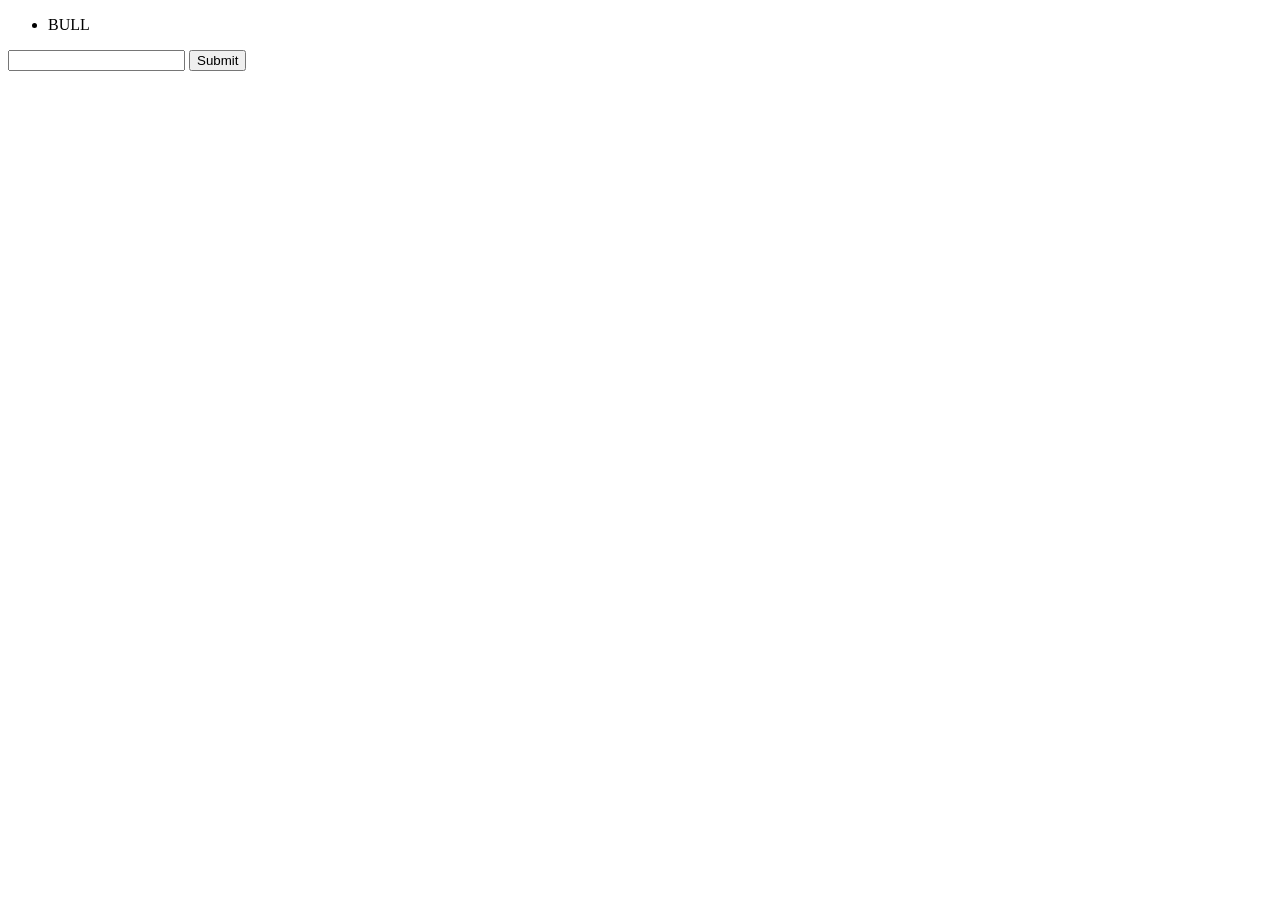
==== Cockle/index.html @ e1cd6e7f "Added Cockle game files Early build files" ====
<!DOCTYPE html>
<html lang="en">
  <head>
    <meta charset="UTF-8" />
    <meta name="viewport" content="width=device-width, initial-scale=1.0" />
    <title>Cockle</title>
    <link href="/style.css" rel="stylesheet" type="text/css" media="all">
  </head>

  <body>

    <ul id="gameField">

    </ul>

    <form id="inputForm">
        <input type="text" id="input">
        <input type="submit" id="submitButton" value="Submit">
    </form>

    

    <span id="info"></span>


    <script src="game.js"></script>
  </body>
</html>
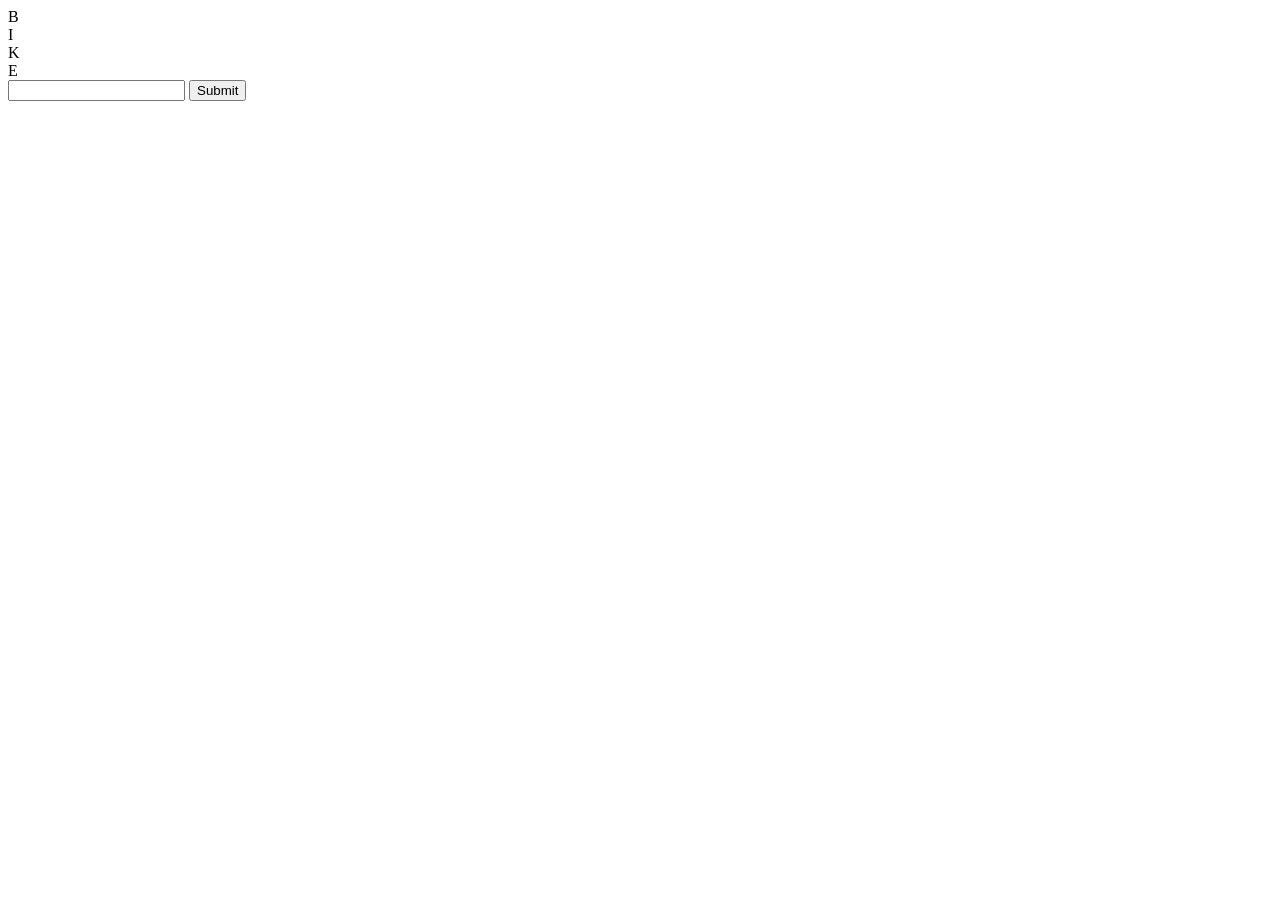
==== commit 6aedf576: "Game update" ====
--- a/Cockle/index.html
+++ b/Cockle/index.html
@@ -9,11 +9,12 @@
 
   <body>
 
-    <ul id="gameField">
+    <div id="gameField" class="gamearea">
 
-    </ul>
+    </div>
 
-    <form id="inputForm">
+
+    <form id="inputForm" autocomplete="off">
         <input type="text" id="input">
         <input type="submit" id="submitButton" value="Submit">
     </form>
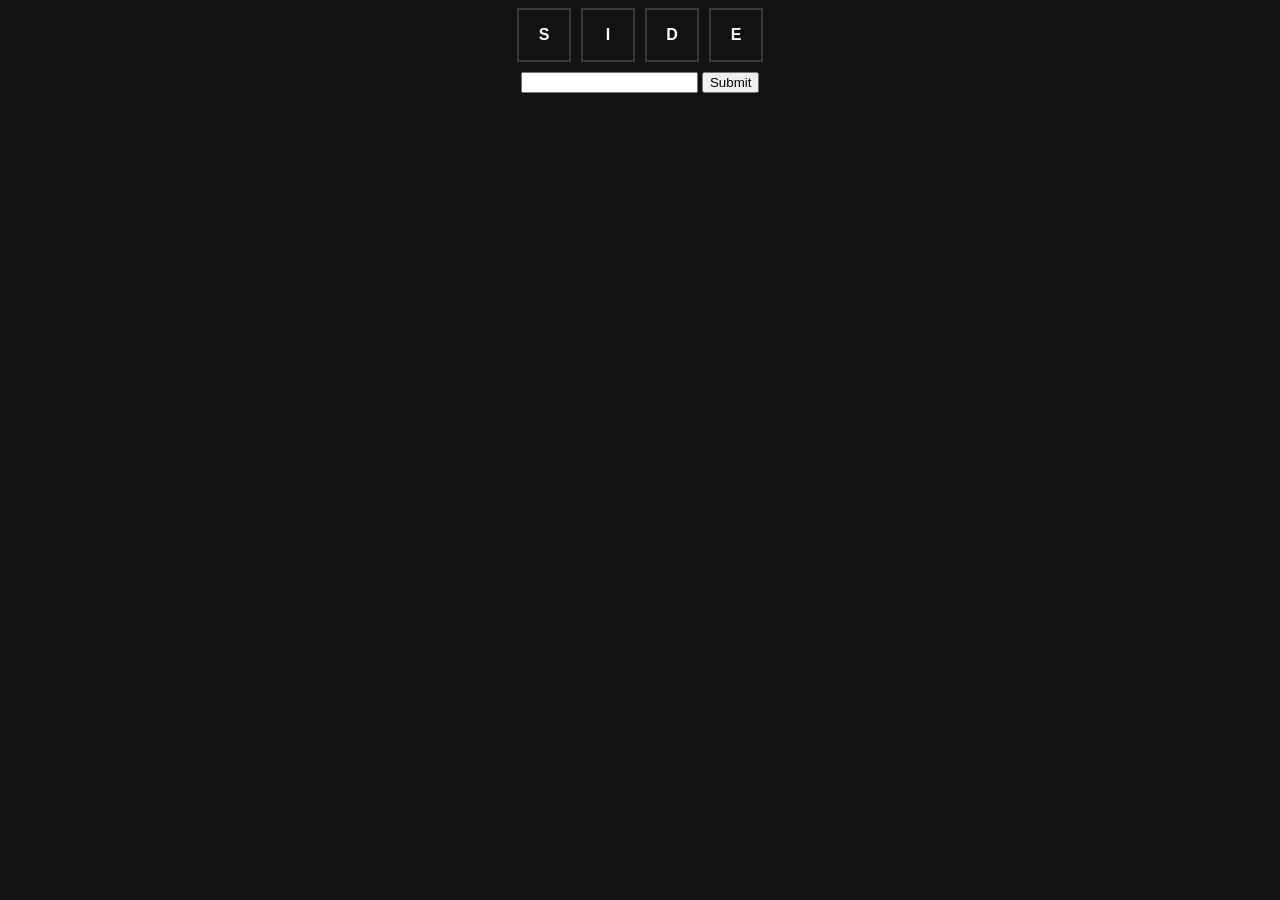
==== commit 5e60abbd: "CSS link fix" ====
--- a/Cockle/index.html
+++ b/Cockle/index.html
@@ -4,7 +4,7 @@
     <meta charset="UTF-8" />
     <meta name="viewport" content="width=device-width, initial-scale=1.0" />
     <title>Cockle</title>
-    <link href="/style.css" rel="stylesheet" type="text/css" media="all">
+    <link href="style.css" rel="stylesheet" type="text/css" media="all">
   </head>
 
   <body>
--- a/Cockle/style.css
+++ b/Cockle/style.css
@@ -0,0 +1,53 @@
+body{
+    display:flex;
+    align-items: center;
+    flex-direction: column;
+    gap:10px;
+
+    background-color: #121213;
+    color:white;
+
+    font-family: Verdana, Geneva, Tahoma, sans-serif;
+    font-weight: 900;
+}
+
+
+.gamearea {
+    display:flex;
+    flex-direction: column;
+    gap:10px;
+}
+
+.wordcontainer{
+    display:flex;
+
+    gap:10px;
+}
+
+.box{
+    border:2px solid;
+    border-color: #3A3A3C;
+    height:50px;
+    width:50px;
+
+    display: flex;
+    
+
+    justify-content: center;
+    align-items: center;
+}
+
+.boxCorrect{
+    border:2px solid;
+    border-color: #3A3A3C;
+    height:50px;
+    width:50px;
+
+    display: flex;
+    
+
+    justify-content: center;
+    align-items: center;
+
+    background-color: #538D4E;
+}
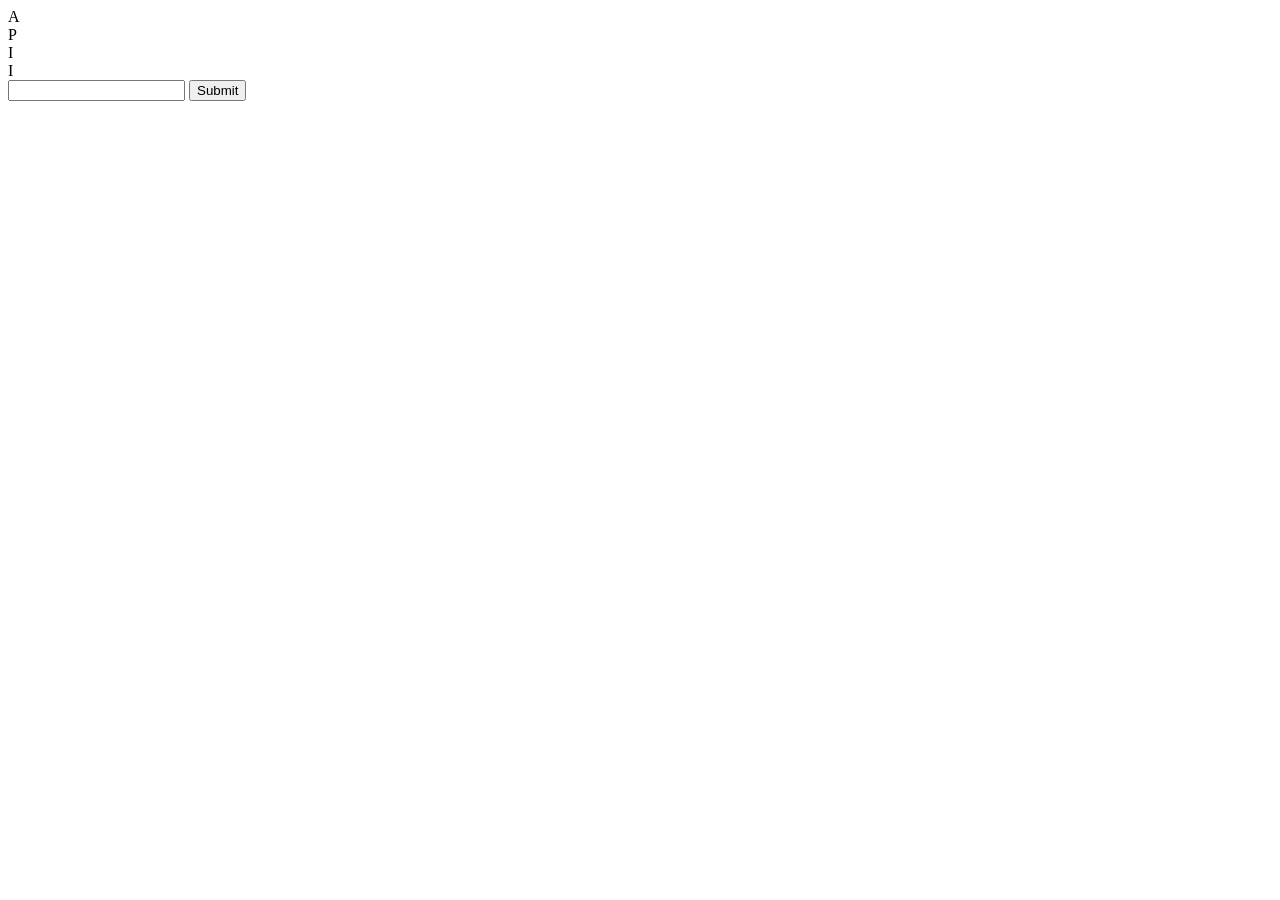
==== commit 0ea3a9da: "Updated prototype" ====
--- a/Cockle/index.html
+++ b/Cockle/index.html
@@ -4,7 +4,7 @@
     <meta charset="UTF-8" />
     <meta name="viewport" content="width=device-width, initial-scale=1.0" />
     <title>Cockle</title>
-    <link href="style.css" rel="stylesheet" type="text/css" media="all">
+    <link href="/style.css" rel="stylesheet" type="text/css" media="all">
   </head>
 
   <body>
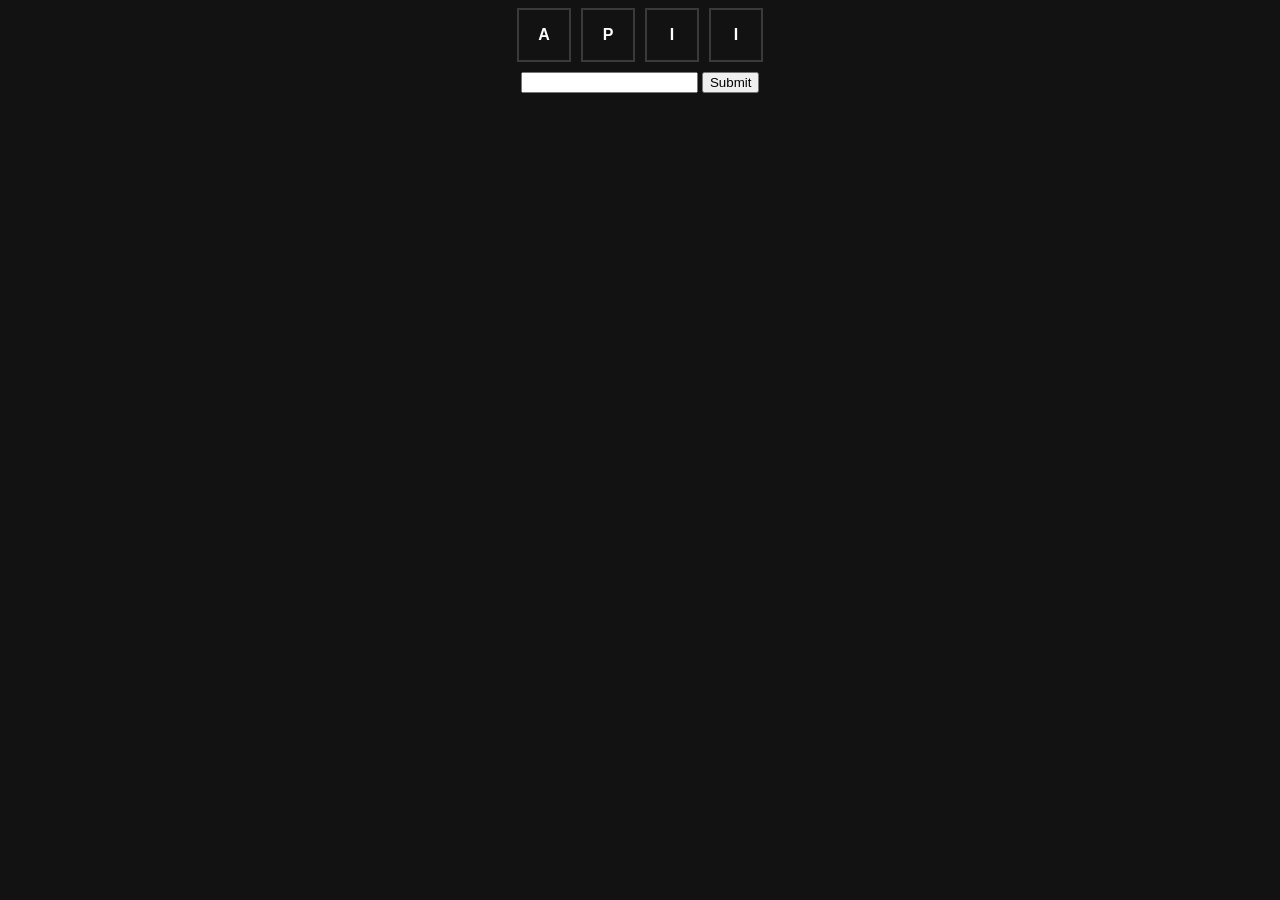
==== commit fe44bde2: "Bug fix html" ====
--- a/Cockle/index.html
+++ b/Cockle/index.html
@@ -4,7 +4,7 @@
     <meta charset="UTF-8" />
     <meta name="viewport" content="width=device-width, initial-scale=1.0" />
     <title>Cockle</title>
-    <link href="/style.css" rel="stylesheet" type="text/css" media="all">
+    <link href="style.css" rel="stylesheet" type="text/css" media="all">
   </head>
 
   <body>
--- a/Cockle/style.css
+++ b/Cockle/style.css
@@ -0,0 +1,53 @@
+body{
+    display:flex;
+    align-items: center;
+    flex-direction: column;
+    gap:10px;
+
+    background-color: #121213;
+    color:white;
+
+    font-family: Verdana, Geneva, Tahoma, sans-serif;
+    font-weight: 900;
+}
+
+
+.gamearea {
+    display:flex;
+    flex-direction: column;
+    gap:10px;
+}
+
+.wordcontainer{
+    display:flex;
+
+    gap:10px;
+}
+
+.box{
+    border:2px solid;
+    border-color: #3A3A3C;
+    height:50px;
+    width:50px;
+
+    display: flex;
+    
+
+    justify-content: center;
+    align-items: center;
+}
+
+.boxCorrect{
+    border:2px solid;
+    border-color: #3A3A3C;
+    height:50px;
+    width:50px;
+
+    display: flex;
+    
+
+    justify-content: center;
+    align-items: center;
+
+    background-color: #538D4E;
+}
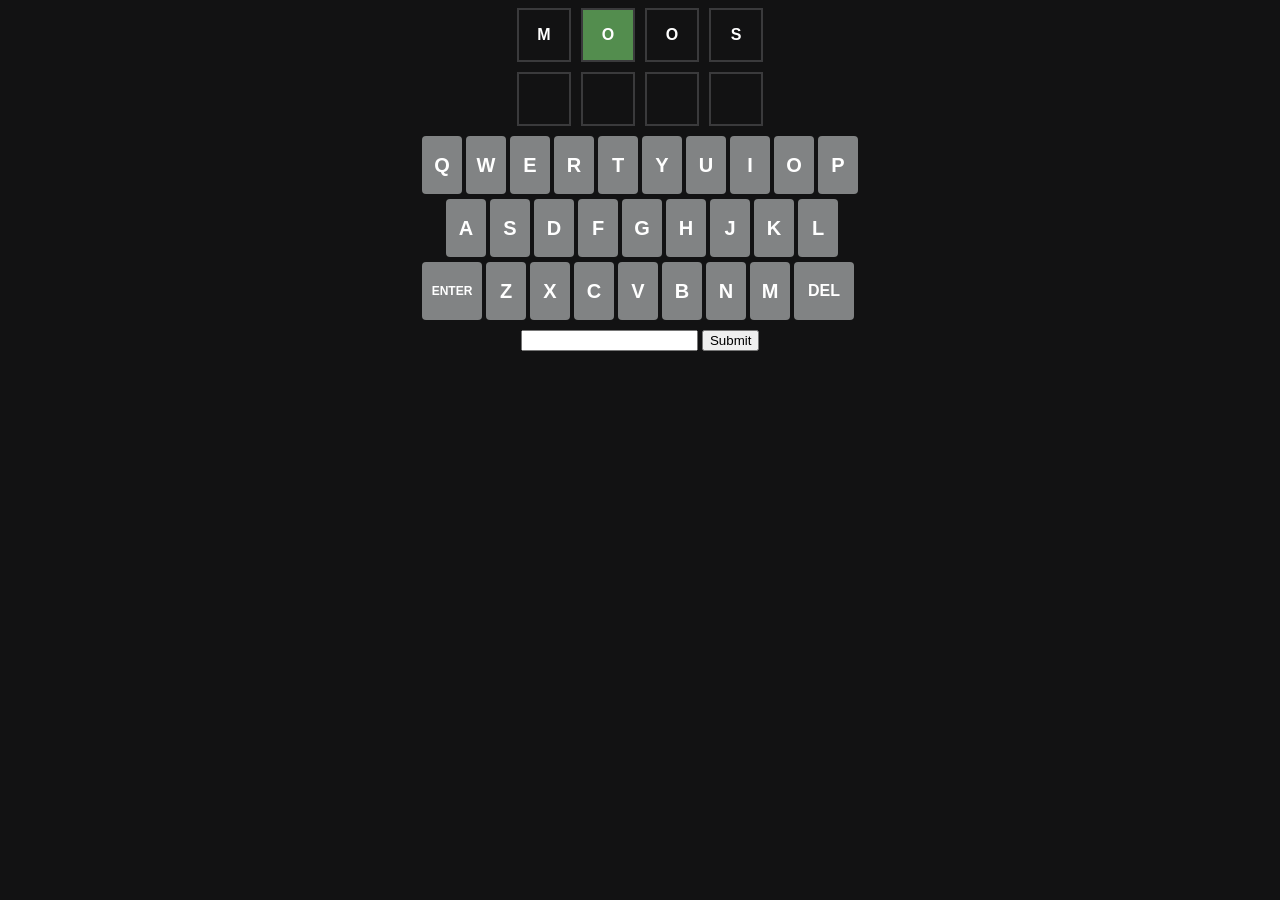
==== commit ad0cef48: "Keyboard update uploading all files this time Forgot to upload everything oops..." ====
--- a/Cockle/index.html
+++ b/Cockle/index.html
@@ -10,7 +10,46 @@
   <body>
 
     <div id="gameField" class="gamearea">
+      
+    </div>
+    <div class="wordcontainer" id="input_container"><div class="box"></div><div class="box"></div><div class="box"></div><div class="box"></div></div>
 
+    <div class="keyboard-container">
+      <div class="keyboard-row">
+        <button class="key" data-key="Q">Q</button>
+        <button class="key" data-key="W">W</button>
+        <button class="key" data-key="E">E</button>
+        <button class="key" data-key="R">R</button>
+        <button class="key" data-key="T">T</button>
+        <button class="key" data-key="Y">Y</button>
+        <button class="key" data-key="U">U</button>
+        <button class="key" data-key="I">I</button>
+        <button class="key" data-key="O">O</button>
+        <button class="key" data-key="P">P</button>
+      </div>
+      <div class="keyboard-row">
+        <div style="width:20px;"></div>
+        <button class="key" data-key="A">A</button>
+        <button class="key" data-key="S">S</button>
+        <button class="key" data-key="D">D</button>
+        <button class="key" data-key="F">F</button>
+        <button class="key" data-key="G">G</button>
+        <button class="key" data-key="H">H</button>
+        <button class="key" data-key="J">J</button>
+        <button class="key" data-key="K">K</button>
+        <button class="key" data-key="L">L</button>
+      </div>
+      <div class="keyboard-row">
+        <button class="key enter-key" data-key="ENTER">ENTER</button>
+        <button class="key" data-key="Z">Z</button>
+        <button class="key" data-key="X">X</button>
+        <button class="key" data-key="C">C</button>
+        <button class="key" data-key="V">V</button>
+        <button class="key" data-key="B">B</button>
+        <button class="key" data-key="N">N</button>
+        <button class="key" data-key="M">M</button>
+        <button class="key del-key" data-key="DEL">DEL</button>
+      </div>
     </div>
 
 
--- a/Cockle/style.css
+++ b/Cockle/style.css
@@ -50,4 +50,42 @@
     align-items: center;
 
     background-color: #538D4E;
+}
+
+
+
+
+/* Keyboard styling */
+.keyboard-container {
+    display:flex;
+    flex-direction: column;
+    gap:5px;
+}
+.keyboard-row {
+    display:flex;
+    gap:4px;
+}
+
+.key {
+    background-color: #818384;
+    border:0;
+    border-radius: 4px;
+    height: 58px;
+    width: 40px;
+    
+    font-size: 1.25em;
+   
+    color:white;
+    font-weight: 600;
+    cursor:pointer;
+    
+}
+
+.enter-key {
+    width:60px;
+    font-size:0.75em;
+}
+.del-key {
+    width:60px;
+    font-size:1em;
 }
